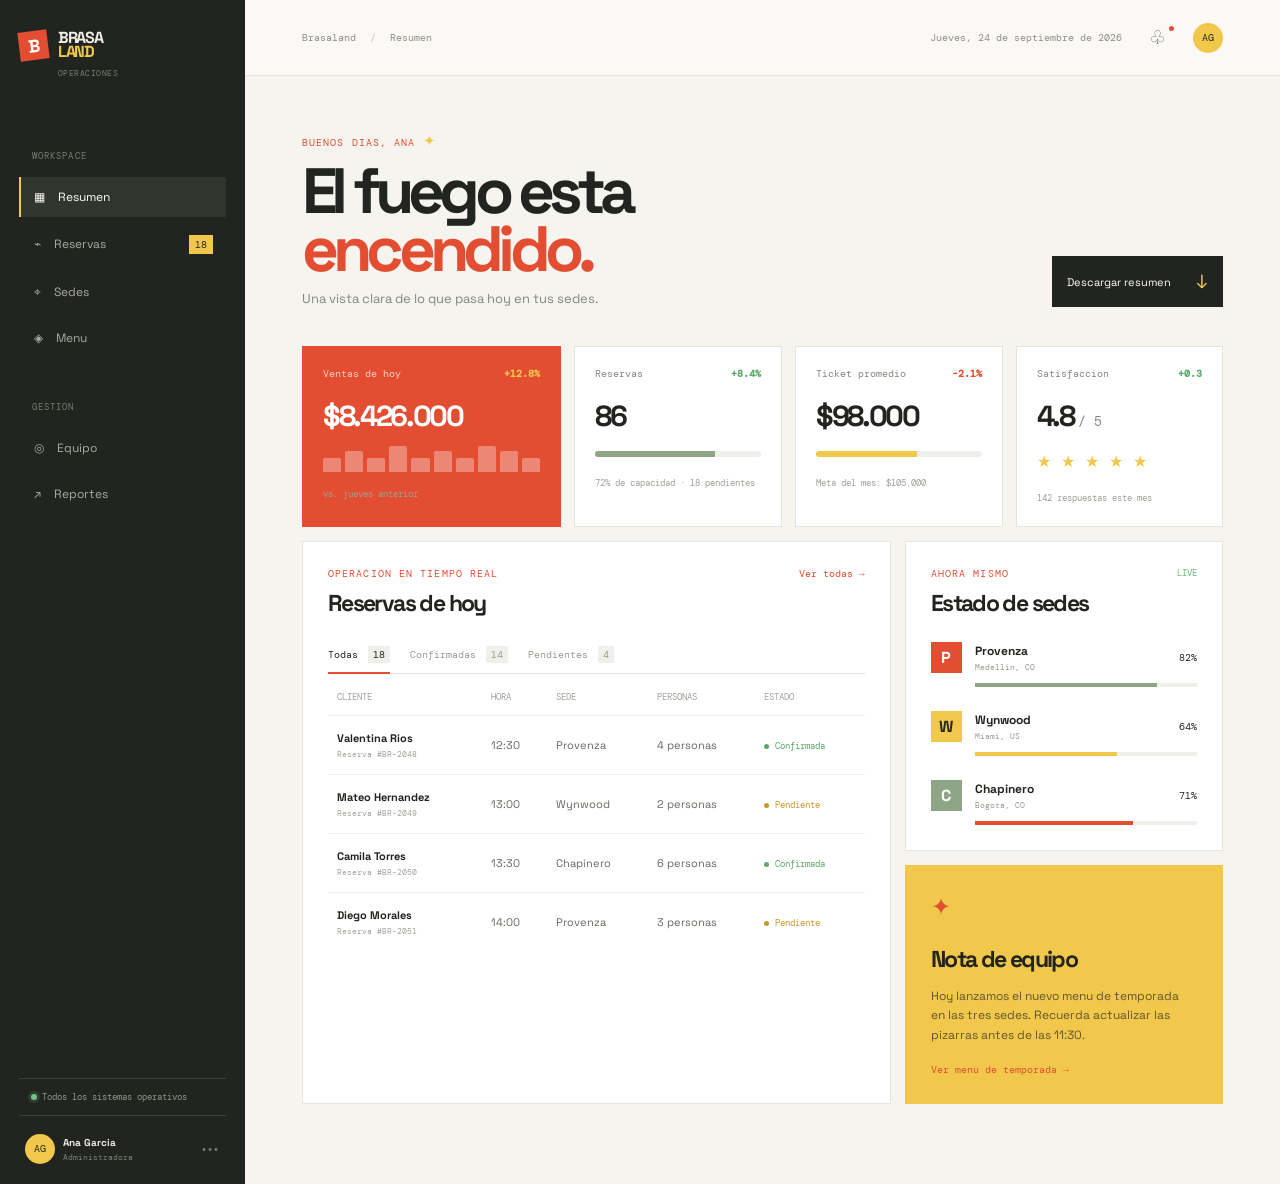
==== uis/backoffice/index.html @ ed49a6df "feat: complete website, backoffice, and backend services structure" ====
<!doctype html>
<html lang="es">
<head>
  <meta charset="UTF-8">
  <meta name="viewport" content="width=device-width, initial-scale=1.0">
  <meta name="description" content="Panel interno de operaciones de Brasaland.">
  <title>Brasaland Ops | Dashboard</title>
  <link rel="stylesheet" href="styles.css">
</head>
<body>
  <div class="app-shell">
    <aside class="sidebar"><a class="ops-brand" href="index.html"><span class="ops-mark">B</span><span>BRASA<span>LAND</span><small>OPERACIONES</small></span></a><nav class="side-nav" aria-label="Navegacion interna"><p class="nav-label">Workspace</p><a class="is-active" href="#dashboard">▦ <span>Resumen</span></a><a href="#reservas">⌁ <span>Reservas</span><b>18</b></a><a href="#sedes">⌖ <span>Sedes</span></a><a href="#menu">◈ <span>Menu</span></a><p class="nav-label space">Gestion</p><a href="#equipo">◎ <span>Equipo</span></a><a href="#reportes">↗ <span>Reportes</span></a></nav><div class="sidebar-bottom"><div class="system-status"><i></i> Todos los sistemas operativos</div><a class="user-mini" href="#perfil"><span>AG</span><strong>Ana Garcia<small>Administradora</small></strong><b>•••</b></a></div></aside>
    <main class="main-content" id="dashboard"><header class="topbar"><button class="mobile-menu" type="button" aria-label="Abrir menu">☰</button><div class="breadcrumb">Brasaland <span>/</span> Resumen</div><div class="top-actions"><time datetime="2026-09-24">Jueves, 24 de septiembre de 2026</time><button class="notification" type="button" aria-label="Notificaciones">♧<i></i></button><button class="avatar" type="button" aria-label="Abrir perfil">AG</button></div></header><div class="content-wrap"><section class="welcome-row"><div><p class="kicker">Buenos dias, Ana <span>✦</span></p><h1>El fuego esta<br><em>encendido.</em></h1><p class="intro">Una vista clara de lo que pasa hoy en tus sedes.</p></div><button class="primary-action" type="button" id="export-button">Descargar resumen <span>↓</span></button></section><section class="metric-grid" aria-label="Metricas de hoy"><article class="metric-card highlight"><div class="metric-top"><span>Ventas de hoy</span><b>+12.8%</b></div><strong>$8.426.000</strong><div class="sparkline" aria-hidden="true"><i></i><i></i><i></i><i></i><i></i><i></i><i></i><i></i><i></i><i></i></div><small>vs. jueves anterior</small></article><article class="metric-card"><div class="metric-top"><span>Reservas</span><b class="green">+8.4%</b></div><strong>86</strong><div class="bar"><i style="width:72%"></i></div><small>72% de capacidad · 18 pendientes</small></article><article class="metric-card"><div class="metric-top"><span>Ticket promedio</span><b class="red">-2.1%</b></div><strong>$98.000</strong><div class="bar yellow"><i style="width:61%"></i></div><small>Meta del mes: $105.000</small></article><article class="metric-card"><div class="metric-top"><span>Satisfaccion</span><b class="green">+0.3</b></div><strong>4.8 <small>/ 5</small></strong><div class="stars">★ ★ ★ ★ ★</div><small>142 respuestas este mes</small></article></section><section class="dashboard-grid"><article class="panel reservations-panel" id="reservas"><div class="panel-heading"><div><p class="kicker">Operacion en tiempo real</p><h2>Reservas de hoy</h2></div><button class="ghost" type="button">Ver todas →</button></div><div class="filters"><button class="filter active" type="button" data-filter="all">Todas <b>18</b></button><button class="filter" type="button" data-filter="confirmed">Confirmadas <b>14</b></button><button class="filter" type="button" data-filter="pending">Pendientes <b>4</b></button></div><div class="table-wrap"><table><thead><tr><th>Cliente</th><th>Hora</th><th>Sede</th><th>Personas</th><th>Estado</th></tr></thead><tbody><tr data-status="confirmed"><td><strong>Valentina Rios</strong><small>Reserva #BR-2048</small></td><td>12:30</td><td>Provenza</td><td>4 personas</td><td><span class="status confirmed">Confirmada</span></td></tr><tr data-status="pending"><td><strong>Mateo Hernandez</strong><small>Reserva #BR-2049</small></td><td>13:00</td><td>Wynwood</td><td>2 personas</td><td><span class="status pending">Pendiente</span></td></tr><tr data-status="confirmed"><td><strong>Camila Torres</strong><small>Reserva #BR-2050</small></td><td>13:30</td><td>Chapinero</td><td>6 personas</td><td><span class="status confirmed">Confirmada</span></td></tr><tr data-status="pending"><td><strong>Diego Morales</strong><small>Reserva #BR-2051</small></td><td>14:00</td><td>Provenza</td><td>3 personas</td><td><span class="status pending">Pendiente</span></td></tr></tbody></table></div></article><aside class="right-column"><article class="panel"><div class="panel-heading"><div><p class="kicker">Ahora mismo</p><h2>Estado de sedes</h2></div><span class="live">LIVE</span></div><div class="venue"><span class="venue-icon red-bg">P</span><div><strong>Provenza</strong><small>Medellin, CO</small></div><b>82%</b><i><span style="width:82%"></span></i></div><div class="venue"><span class="venue-icon yellow-bg">W</span><div><strong>Wynwood</strong><small>Miami, US</small></div><b>64%</b><i><span style="width:64%"></span></i></div><div class="venue"><span class="venue-icon green-bg">C</span><div><strong>Chapinero</strong><small>Bogota, CO</small></div><b>71%</b><i><span style="width:71%"></span></i></div></article><article class="panel note"><span>✦</span><h2>Nota de equipo</h2><p>Hoy lanzamos el nuevo menu de temporada en las tres sedes. Recuerda actualizar las pizarras antes de las 11:30.</p><a href="#menu">Ver menu de temporada →</a></article></aside></section></div></main>
  </div>
  <script src="app.js"></script>
</body>
</html>
---- uis/backoffice/styles.css ----
@import url('https://fonts.googleapis.com/css2?family=DM+Mono:wght@400;500&family=Space+Grotesk:wght@400;500;600;700&display=swap');
:root { --ink:#22251f; --paper:#f5f4ef; --panel:#fff; --muted:#85877d; --line:#e5e5dd; --red:#e34d32; --yellow:#f1c84b; --green:#8ea686; --display:'Space Grotesk','Trebuchet MS',sans-serif; --mono:'DM Mono',monospace; } * { box-sizing:border-box; } body { margin:0; background:var(--paper); color:var(--ink); font-family:var(--display); } button { font:inherit; cursor:pointer; } .app-shell { display:flex; min-height:100vh; } .sidebar { width:245px; flex:none; min-height:100vh; padding:31px 19px 20px; display:flex; flex-direction:column; background:var(--ink); color:#efeee7; } .ops-brand { display:flex; align-items:flex-start; gap:10px; color:#efeee7; font-size:16px; font-weight:700; letter-spacing:-.08em; text-decoration:none; } .ops-brand > span:last-child { display:flex; flex-direction:column; line-height:.9; } .ops-brand > span:last-child > span { color:var(--yellow); } .ops-brand small { margin-top:8px; color:#777c71; font:8px var(--mono); letter-spacing:.06em; } .ops-mark { display:grid; place-items:center; width:29px; height:29px; background:var(--red); color:#fff; transform:rotate(-7deg); font-size:18px; } .side-nav { margin-top:72px; display:flex; flex-direction:column; gap:6px; } .nav-label { padding-left:13px; margin:0 0 9px; color:#777c71; font:9px var(--mono); text-transform:uppercase; letter-spacing:.12em; } .nav-label.space { margin-top:37px; } .side-nav a { display:flex; align-items:center; gap:13px; padding:12px 13px; border-left:2px solid transparent; color:#a9aca2; font-size:12px; text-decoration:none; } .side-nav a span { flex:1; } .side-nav a b { padding:3px 6px; color:var(--ink); background:var(--yellow); font:10px var(--mono); } .side-nav a:hover,.side-nav a.is-active { border-left-color:var(--yellow); background:#31352d; color:#fff; } .sidebar-bottom { margin-top:auto; } .system-status { padding:12px; border-top:1px solid #3c4038; border-bottom:1px solid #3c4038; color:#8c9787; font:9px var(--mono); } .system-status i,.live:before { width:6px; height:6px; display:inline-block; border-radius:50%; background:#77c48a; box-shadow:0 0 0 3px rgba(119,196,138,.15); } .user-mini { display:flex; align-items:center; gap:8px; padding:18px 6px 0; color:#efeee7; font-size:10px; text-decoration:none; } .user-mini > span { display:grid; place-items:center; width:30px; height:30px; border-radius:50%; color:var(--ink); background:var(--yellow); font:10px var(--mono); } .user-mini strong { display:flex; flex-direction:column; gap:3px; } .user-mini small { color:#7c8175; font:8px var(--mono); } .user-mini > b { margin-left:auto; color:#7c8175; letter-spacing:2px; }
.main-content { flex:1; min-width:0; } .topbar { height:76px; display:flex; align-items:center; justify-content:space-between; padding:0 5.5%; border-bottom:1px solid var(--line); background:#faf9f5; } .breadcrumb,time { font:10px var(--mono); color:#8d8e85; } .breadcrumb span { padding:0 8px; color:#c5c6bd; } .top-actions { display:flex; align-items:center; gap:21px; } .notification,.mobile-menu { border:0; background:transparent; color:#777970; position:relative; font-size:19px; } .notification i { position:absolute; top:2px; right:-2px; width:5px; height:5px; border-radius:50%; background:var(--red); } .avatar { display:grid; place-items:center; width:30px; height:30px; border:0; border-radius:50%; color:var(--ink); background:var(--yellow); font:10px var(--mono); } .mobile-menu { display:none; } .content-wrap { max-width:1380px; padding:55px 5.5% 80px; margin:auto; } .welcome-row { display:flex; justify-content:space-between; align-items:flex-end; margin-bottom:39px; } .kicker { margin:0 0 12px; color:var(--red); font:10px var(--mono); text-transform:uppercase; letter-spacing:.11em; } .kicker span { color:var(--yellow); font-size:15px; } h1,h2,p { margin-top:0; } h1 { margin-bottom:12px; font-size:clamp(42px,5vw,67px); line-height:.9; letter-spacing:-.09em; } h1 em { color:var(--red); font-style:normal; } .intro { margin:0; color:var(--muted); font-size:13px; } .primary-action { display:flex; align-items:center; gap:25px; border:0; padding:13px 15px; background:var(--ink); color:#fff; font-size:11px; } .primary-action span { color:var(--yellow); font-size:19px; } .metric-grid { display:grid; grid-template-columns:1.25fr 1fr 1fr 1fr; gap:13px; margin-bottom:14px; } .metric-card,.panel { background:var(--panel); border:1px solid var(--line); } .metric-card { min-height:163px; padding:20px; } .metric-card.highlight { background:var(--red); border-color:var(--red); color:#fff; } .metric-top { display:flex; justify-content:space-between; gap:12px; color:#85877d; font:10px var(--mono); } .highlight .metric-top,.highlight small { color:#ffd1c4; } .metric-card > strong { display:block; margin:17px 0 10px; font-size:29px; letter-spacing:-.08em; } .metric-card > strong small { color:var(--muted); font-size:13px; letter-spacing:0; } .highlight .metric-top b { color:var(--yellow); } .green { color:#5ca86b; } .red { color:var(--red); } .metric-card small { color:#9da097; font:9px var(--mono); } .sparkline { height:28px; display:flex; align-items:end; gap:4px; margin-bottom:9px; } .sparkline i { width:9%; height:50%; background:rgba(255,255,255,.33); border-radius:2px 2px 0 0; } .sparkline i:nth-child(2),.sparkline i:nth-child(6),.sparkline i:nth-child(9) { height:75%; } .sparkline i:nth-child(4),.sparkline i:nth-child(8) { height:95%; } .bar { height:6px; margin:17px 0 13px; border-radius:10px; background:#edf0e8; overflow:hidden; } .bar i { display:block; height:100%; background:var(--green); } .bar.yellow i { background:var(--yellow); } .stars { margin:17px 0 13px; color:var(--yellow); letter-spacing:3px; font-size:16px; }
.dashboard-grid { display:grid; grid-template-columns:minmax(0,1.85fr) minmax(270px,1fr); gap:14px; } .panel { padding:25px; } .panel-heading { display:flex; align-items:flex-start; justify-content:space-between; gap:15px; } .panel-heading .kicker { margin-bottom:8px; } h2 { margin-bottom:0; font-size:23px; letter-spacing:-.07em; } .ghost { border:0; padding:0; background:transparent; color:var(--red); font:10px var(--mono); } .filters { display:flex; gap:20px; margin-top:30px; border-bottom:1px solid var(--line); } .filter { border:0; border-bottom:2px solid transparent; margin-bottom:-1px; padding:0 0 11px; background:transparent; color:#999b91; font:10px var(--mono); } .filter b { padding:2px 5px; margin-left:4px; background:#f0f0ea; font-weight:400; } .filter.active { color:var(--ink); border-color:var(--red); } .table-wrap { overflow-x:auto; } table { width:100%; border-collapse:collapse; white-space:nowrap; } th { padding:17px 9px 12px; text-align:left; color:#a2a49a; font:9px var(--mono); font-weight:400; text-transform:uppercase; } td { padding:15px 9px; border-top:1px solid #f0f0eb; color:#65685f; font-size:11px; } td:first-child { color:var(--ink); } td strong,td small { display:block; } td small { margin-top:4px; color:#a2a49a; font:8px var(--mono); } .status { display:inline-flex; align-items:center; gap:6px; font:9px var(--mono); } .status:before { content:''; width:5px; height:5px; border-radius:50%; background:currentColor; } .status.confirmed { color:#5ca86b; } .status.pending { color:#c89827; } .hidden { display:none; } .right-column { display:flex; flex-direction:column; gap:14px; } .right-column > .panel:first-child { flex:1; } .live { display:flex; align-items:center; gap:8px; color:#6db77c; font:9px var(--mono); } .venue { display:grid; grid-template-columns:34px 1fr auto; gap:10px; align-items:center; margin-top:24px; } .venue-icon { display:grid; place-items:center; width:31px; height:31px; color:#fff; font-weight:700; } .red-bg { background:var(--red); } .yellow-bg { color:var(--ink); background:var(--yellow); } .green-bg { background:var(--green); } .venue strong,.venue small { display:block; } .venue strong { font-size:12px; } .venue small { margin-top:3px; color:#999b91; font:8px var(--mono); } .venue > b { font:10px var(--mono); } .venue > i { grid-column:2/-1; height:4px; background:#eff0ea; } .venue > i span { display:block; height:100%; background:var(--green); } .venue:nth-of-type(3) > i span { background:var(--yellow); } .venue:nth-of-type(4) > i span { background:var(--red); } .note { background:var(--yellow); border-color:var(--yellow); } .note > span { display:block; color:var(--red); font-size:24px; } .note h2 { margin:22px 0 13px; } .note p { max-width:250px; color:#61562b; line-height:1.6; font-size:12px; } .note a { color:var(--red); font:10px var(--mono); text-decoration:none; }
@media(max-width:1000px) { .sidebar { width:210px; } .metric-grid { grid-template-columns:repeat(2,1fr); } .dashboard-grid { grid-template-columns:1fr; } .right-column { display:grid; grid-template-columns:1fr 1fr; } } @media(max-width:680px) { .sidebar { position:fixed; z-index:10; left:-245px; transition:left .2s; } .sidebar.open { left:0; } .topbar { padding:0 22px; } .mobile-menu { display:block; } .top-actions time { display:none; } .content-wrap { padding:35px 22px 60px; } .welcome-row { align-items:flex-start; flex-direction:column; gap:24px; } .metric-grid,.right-column { grid-template-columns:1fr; } .panel { padding:18px 14px; } .filters { gap:12px; overflow:auto; } }
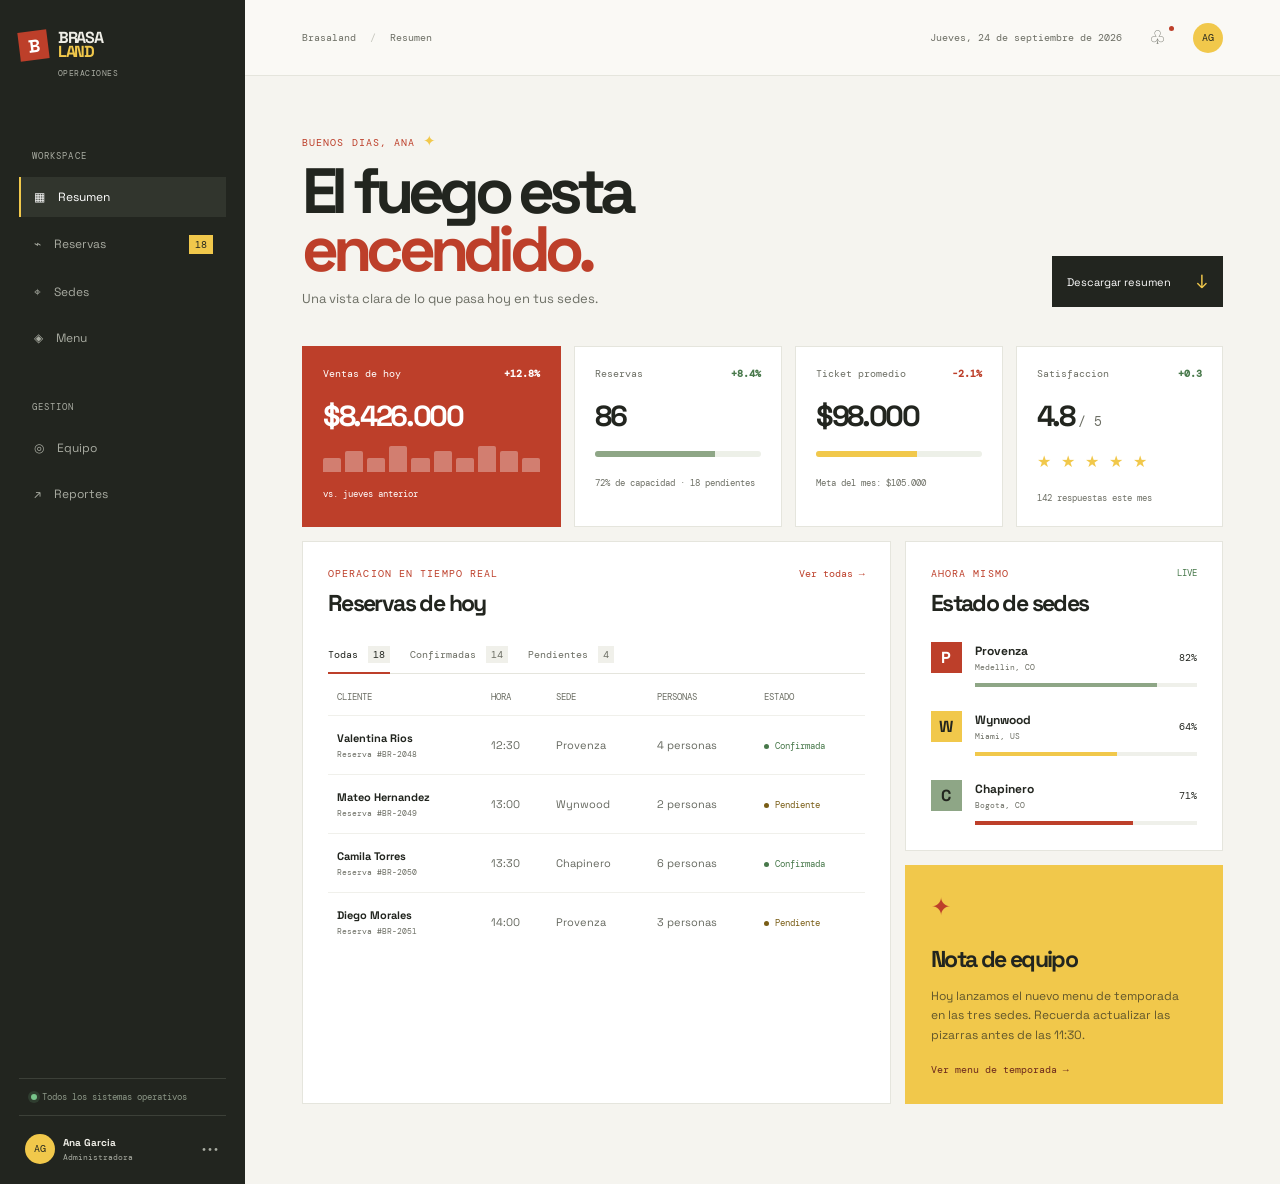
==== commit abf4f63b: "refactor(a11y): apply wcag-accessibility-audit skill fixes" ====
--- a/uis/backoffice/index.html
+++ b/uis/backoffice/index.html
@@ -6,6 +6,7 @@
   <meta name="description" content="Panel interno de operaciones de Brasaland.">
   <title>Brasaland Ops | Dashboard</title>
   <link rel="stylesheet" href="styles.css">
+  <link rel="stylesheet" href="accessibility.css">
 </head>
 <body>
   <div class="app-shell">
--- a/uis/backoffice/accessibility.css
+++ b/uis/backoffice/accessibility.css
@@ -0,0 +1,83 @@
+:root {
+  --red: #bd3f2a;
+  --muted: #6c6e64;
+}
+
+.metric-top,
+.breadcrumb,
+time,
+.filter,
+th,
+td small {
+  color: #6c6e64;
+}
+
+.metric-card small,
+.venue small {
+  color: #6c6e64;
+}
+
+.highlight .metric-top,
+.highlight small,
+.highlight .metric-top b {
+  color: #fff;
+}
+
+.green,
+.status.confirmed,
+.live {
+  color: #47784a;
+}
+
+.status.pending {
+  color: #795d16;
+}
+
+.green-bg {
+  color: #22251f;
+}
+
+.ops-brand small,
+.nav-label,
+.user-mini small,
+.user-mini > b {
+  color: #a9aca2;
+}
+
+.note a {
+  color: #6b281d;
+}
+
+:focus-visible {
+  outline: 3px solid #22251f;
+  outline-offset: 3px;
+  box-shadow: 0 0 0 5px #fff;
+}
+
+.sidebar :focus-visible {
+  outline-color: #f1c84b;
+  box-shadow: 0 0 0 5px #f5f4ef;
+}
+
+.sr-only {
+  position: absolute;
+  width: 1px;
+  height: 1px;
+  padding: 0;
+  margin: -1px;
+  overflow: hidden;
+  clip: rect(0, 0, 0, 0);
+  white-space: nowrap;
+  border: 0;
+}
+
+@media (max-width: 680px) {
+  .sidebar {
+    visibility: hidden;
+    transition: left 0.2s, visibility 0.2s;
+  }
+
+  .sidebar.open {
+    visibility: visible;
+  }
+}
